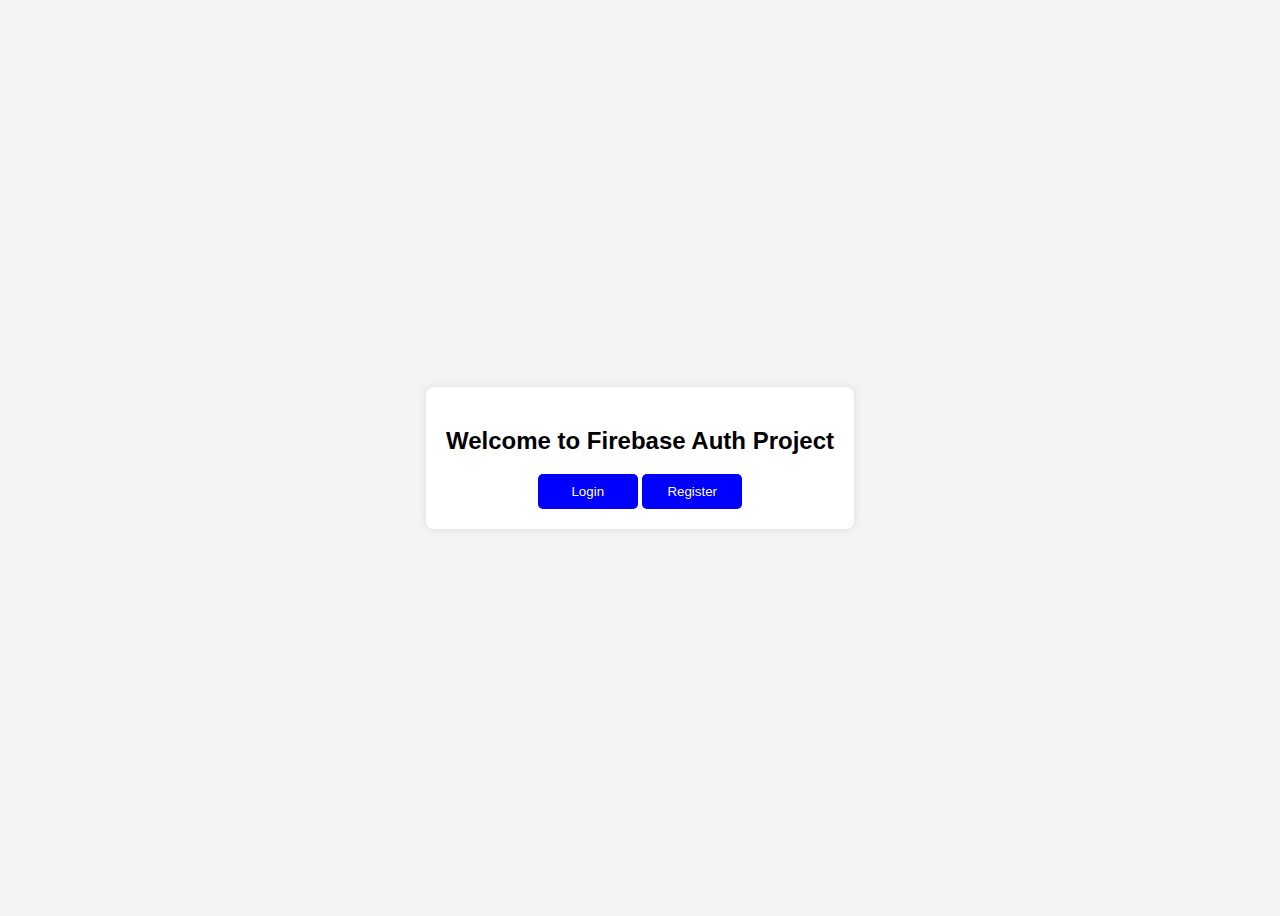
==== index.html @ 48fea68f "Initial Commit" ====
<!DOCTYPE html>
<html lang="en">
<head>
    <meta charset="UTF-8">
    <meta name="viewport" content="width=device-width, initial-scale=1.0">
    <title>Home</title>
    <link rel="stylesheet" href="style.css">
</head>
<body>
    <div class="container">
        <h2>Welcome to Firebase Auth Project</h2>
        <button onclick="location.href='login.html'">Login</button>
        <button onclick="location.href='register.html'">Register</button>
    </div>
</body>
</html>
---- style.css ----
body {
    font-family: Arial, sans-serif;
    display: flex;
    justify-content: center;
    align-items: center;
    height: 100vh;
    background-color: #f4f4f4;
}

.container {
    background: white;
    padding: 20px;
    border-radius: 8px;
    box-shadow: 0 0 10px rgba(0, 0, 0, 0.1);
    text-align: center;
}

input {
    display: block;
    margin: 10px auto;
    padding: 10px;
    width: 80%;
    border: 1px solid #ccc;
    border-radius: 5px;
}

button {
    padding: 10px;
    width: 100px;
    border: none;
    background: blue;
    color: white;
    border-radius: 5px;
    cursor: pointer;
}

a {
    color: blue;
}
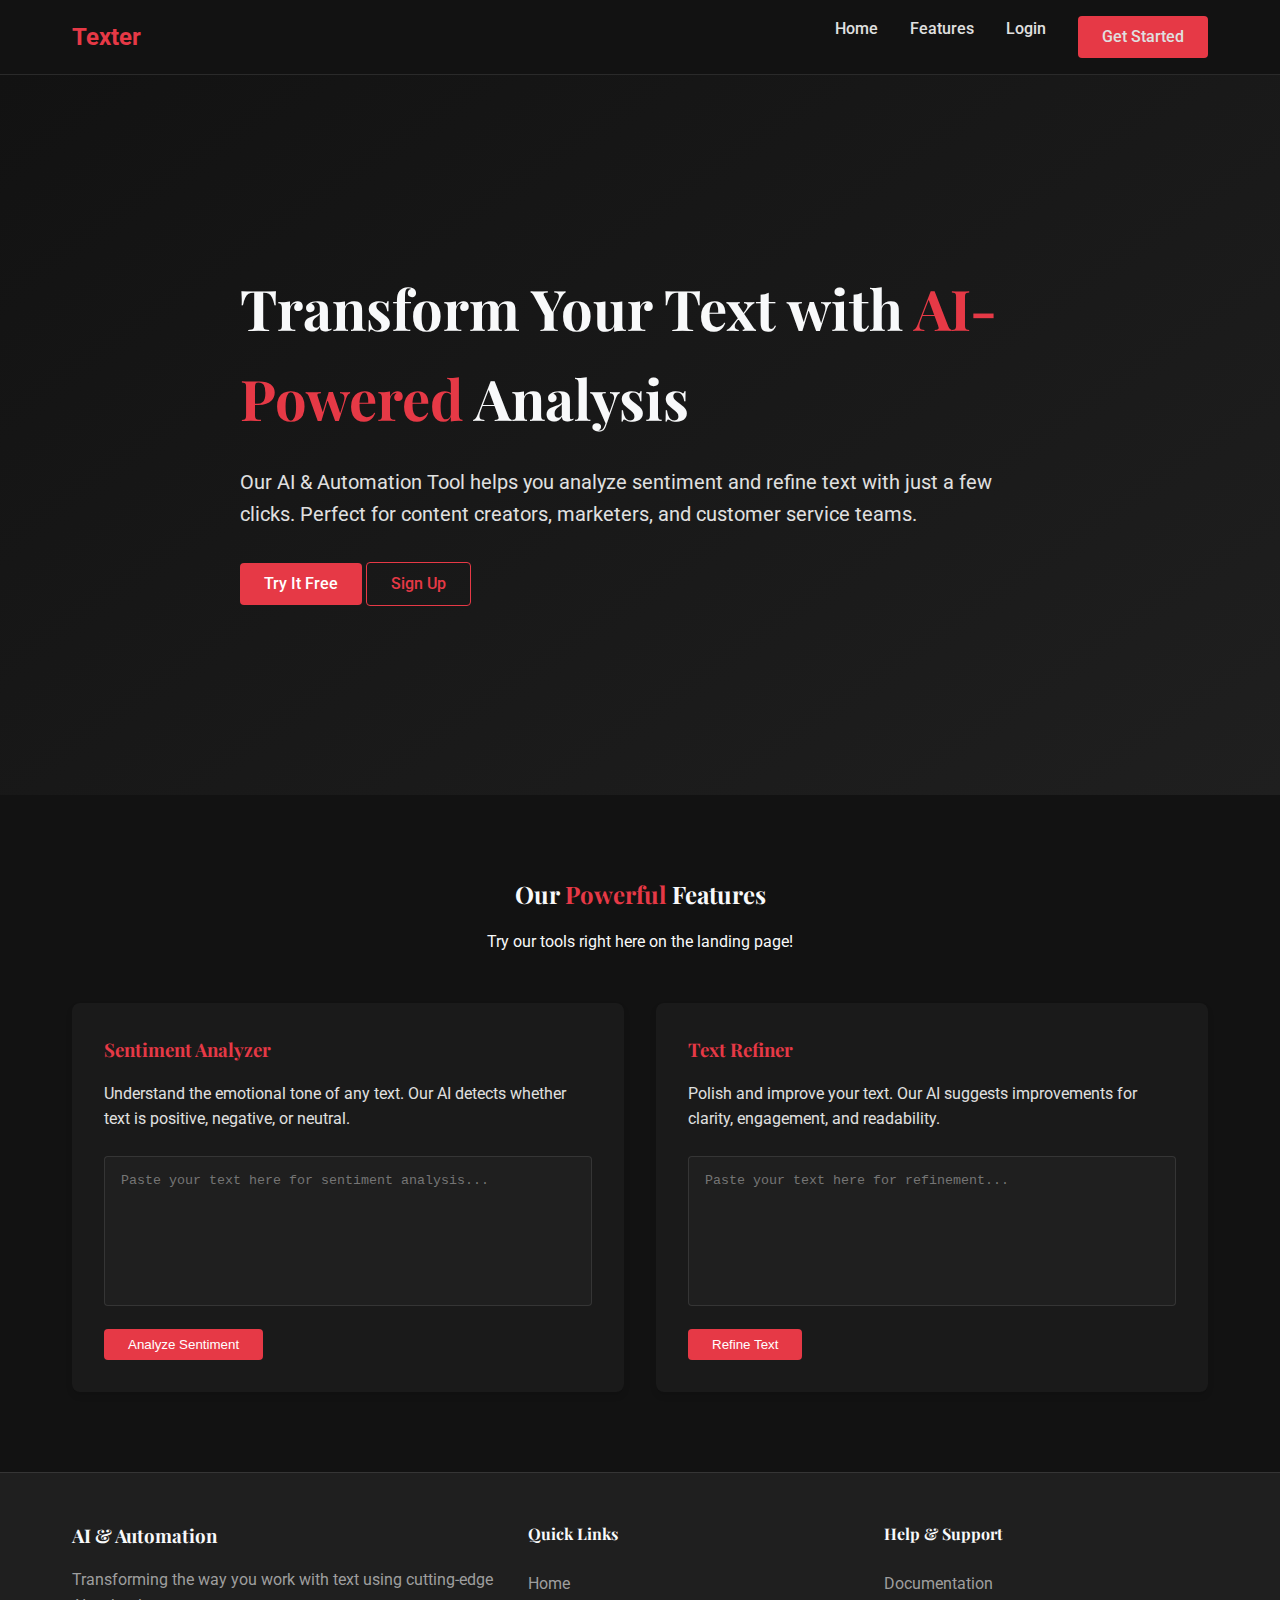
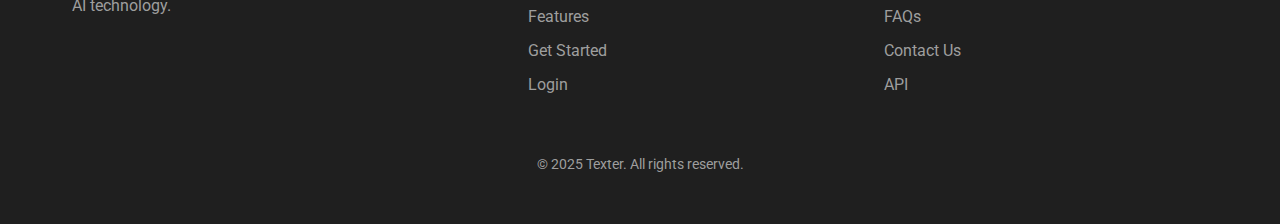
==== commit 4605a8bf: "Prepare frontend for GitHub Pages" ====
--- a/index.html
+++ b/index.html
@@ -3,14 +3,104 @@
 <head>
     <meta charset="UTF-8">
     <meta name="viewport" content="width=device-width, initial-scale=1.0">
-    <title>Home</title>
-    <link rel="stylesheet" href="style.css">
+    <title>AI & Automation Tool - Sentiment Analysis & Text Refining</title>
+    <link rel="stylesheet" href="assets/css/style.css">
+    <link rel="stylesheet" href="https://cdnjs.cloudflare.com/ajax/libs/font-awesome/6.0.0/css/all.min.css">
 </head>
 <body>
-    <div class="container">
-        <h2>Welcome to Firebase Auth Project</h2>
-        <button onclick="location.href='login.html'">Login</button>
-        <button onclick="location.href='register.html'">Register</button>
-    </div>
+    <!-- Header -->
+    <header class="header">
+        <div class="container">
+            <nav class="nav">
+                <a href="index.html" class="logo">Texter</a>
+                <div class="nav-links">
+                    <a href="index.html">Home</a>
+                    <a href="#features">Features</a>
+                    <a href="login.html">Login</a>
+                    <a href="get-started.html" class="btn">Get Started</a>
+                </div>
+            </nav>
+        </div>
+    </header>
+
+    <!-- Hero Section -->
+    <section class="hero">
+        <div class="container">
+            <div class="hero-content">
+                <h1>Transform Your Text with <span class="highlight">AI-Powered</span> Analysis</h1>
+                <p>Our AI & Automation Tool helps you analyze sentiment and refine text with just a few clicks. Perfect for content creators, marketers, and customer service teams.</p>
+                <a href="get-started.html" class="btn">Try It Free</a>
+                <a href="register.html" class="btn btn-outline">Sign Up</a>
+            </div>
+        </div>
+    </section>
+
+    <!-- Features Section -->
+    <section class="features" id="features">
+        <div class="container">
+            <div class="section-title">
+                <h2>Our <span class="highlight">Powerful</span> Features</h2>
+                <p>Try our tools right here on the landing page!</p>
+            </div>
+            <div class="features-row">
+                <!-- Sentiment Analysis Feature -->
+                <div class="feature-card">
+                    <h3>Sentiment Analyzer</h3>
+                    <p>Understand the emotional tone of any text. Our AI detects whether text is positive, negative, or neutral.</p>
+                    <form id="sentiment-form">
+                        <textarea id="sentiment-input" class="text-area" placeholder="Paste your text here for sentiment analysis..."></textarea>
+                        <button type="submit" class="btn">Analyze Sentiment</button>
+                    </form>
+                    <div id="sentiment-result" class="result-area" style="display: none;"></div>
+                </div>
+
+                <!-- Text Refiner Feature -->
+                <div class="feature-card">
+                    <h3>Text Refiner</h3>
+                    <p>Polish and improve your text. Our AI suggests improvements for clarity, engagement, and readability.</p>
+                    <form id="refiner-form">
+                        <textarea id="refiner-input" class="text-area" placeholder="Paste your text here for refinement..."></textarea>
+                        <button type="submit" class="btn">Refine Text</button>
+                    </form>
+                    <div id="refiner-result" class="result-area" style="display: none;"></div>
+                </div>
+            </div>
+        </div>
+    </section>
+
+    <!-- Footer -->
+    <footer class="footer">
+        <div class="container">
+            <div class="footer-content">
+                <div class="footer-info">
+                    <h3>AI & Automation</h3>
+                    <p>Transforming the way you work with text using cutting-edge AI technology.</p>
+                </div>
+                <div class="footer-links">
+                    <h4>Quick Links</h4>
+                    <ul>
+                        <li><a href="index.html">Home</a></li>
+                        <li><a href="#features">Features</a></li>
+                        <li><a href="get-started.html">Get Started</a></li>
+                        <li><a href="login.html">Login</a></li>
+                    </ul>
+                </div>
+                <div class="footer-links">
+                    <h4>Help & Support</h4>
+                    <ul>
+                        <li><a href="#">Documentation</a></li>
+                        <li><a href="#">FAQs</a></li>
+                        <li><a href="#">Contact Us</a></li>
+                        <li><a href="#">API</a></li>
+                    </ul>
+                </div>
+            </div>
+            <div class="footer-bottom">
+                <p>&copy; 2025 Texter. All rights reserved.</p>
+            </div>
+        </div>
+    </footer>
+
+    <script src="assets/js/main.js"></script>
 </body>
-</html>
+</html>--- a/assets/css/style.css
+++ b/assets/css/style.css
@@ -0,0 +1,412 @@
+/* style.css - Main styles for the AI & Automation Tool */
+
+/* Import fonts */
+@import url('https://fonts.googleapis.com/css2?family=Playfair+Display:wght@400;500;700&family=Roboto:wght@300;400;500;700&display=swap');
+
+/* CSS Reset */
+* {
+    margin: 0;
+    padding: 0;
+    box-sizing: border-box;
+}
+
+:root {
+    --primary-black: #121212;
+    --primary-red: #e63946;
+    --secondary-black: #1f1f1f;
+    --text-primary: #f8f9fa;
+    --text-secondary: #e0e0e0;
+    --text-dim: #9e9e9e;
+    --card-bg: #1a1a1a;
+    --hover-red: #d62839;
+    --gradient-bg: linear-gradient(145deg, var(--primary-black), var(--secondary-black));
+}
+
+body {
+    font-family: 'Roboto', sans-serif;
+    background-color: var(--primary-black);
+    color: var(--text-primary);
+    line-height: 1.6;
+}
+
+h1, h2, h3, h4, h5, h6 {
+    font-family: 'Playfair Display', serif;
+    font-weight: 700;
+    margin-bottom: 1rem;
+}
+
+.container {
+    max-width: 1200px;
+    margin: 0 auto;
+    padding: 0 2rem;
+}
+
+/* Header Styles */
+.header {
+    background-color: var(--primary-black);
+    padding: 1rem 0;
+    border-bottom: 1px solid rgba(255, 255, 255, 0.1);
+    position: sticky;
+    top: 0;
+    z-index: 1000;
+}
+
+.nav {
+    display: flex;
+    justify-content: space-between;
+    align-items: center;
+}
+
+.logo {
+    font-size: 1.5rem;
+    font-weight: 700;
+    color: var(--primary-red);
+    text-decoration: none;
+}
+
+.nav-links {
+    display: flex;
+    gap: 2rem;
+}
+
+.nav-links a {
+    color: var(--text-secondary);
+    text-decoration: none;
+    font-weight: 500;
+    transition: color 0.3s ease;
+}
+
+.nav-links a:hover {
+    color: var(--primary-red);
+}
+
+.btn {
+    display: inline-block;
+    padding: 0.5rem 1.5rem;
+    background-color: var(--primary-red);
+    color: white;
+    text-decoration: none;
+    border-radius: 4px;
+    font-weight: 500;
+    transition: background-color 0.3s ease;
+    border: none;
+    cursor: pointer;
+}
+
+.btn:hover {
+    background-color: var(--hover-red);
+}
+
+.btn-outline {
+    background-color: transparent;
+    border: 1px solid var(--primary-red);
+    color: var(--primary-red);
+}
+
+.btn-outline:hover {
+    background-color: var(--primary-red);
+    color: white;
+}
+
+/* Hero Section */
+.hero {
+    height: 80vh;
+    display: flex;
+    flex-direction: column;
+    justify-content: center;
+    background: var(--gradient-bg);
+    padding: 2rem 0;
+}
+
+.hero-content {
+    max-width: 800px;
+}
+
+.hero h1 {
+    font-size: 3.5rem;
+    margin-bottom: 1.5rem;
+}
+
+.hero p {
+    font-size: 1.25rem;
+    margin-bottom: 2rem;
+    color: var(--text-secondary);
+}
+
+.highlight {
+    color: var(--primary-red);
+}
+
+/* Features Section */
+.features {
+    padding: 5rem 0;
+}
+
+.section-title {
+    text-align: center;
+    margin-bottom: 3rem;
+}
+
+.features-row {
+    display: flex;
+    gap: 2rem;
+    flex-wrap: wrap;
+}
+
+.feature-card {
+    flex: 1 1 350px;
+    background-color: var(--card-bg);
+    border-radius: 8px;
+    padding: 2rem;
+    box-shadow: 0 4px 6px rgba(0, 0, 0, 0.1);
+    transition: transform 0.3s ease;
+}
+
+.feature-card:hover {
+    transform: translateY(-5px);
+}
+
+.feature-card h3 {
+    color: var(--primary-red);
+    margin-bottom: 1rem;
+}
+
+.feature-card p {
+    color: var(--text-secondary);
+    margin-bottom: 1.5rem;
+}
+
+.text-area {
+    width: 100%;
+    height: 150px;
+    background-color: var(--secondary-black);
+    border: 1px solid rgba(255, 255, 255, 0.1);
+    border-radius: 4px;
+    padding: 1rem;
+    color: var(--text-primary);
+    margin-bottom: 1rem;
+    resize: none;
+}
+
+.text-area:focus {
+    outline: 1px solid var(--primary-red);
+}
+
+.result-area {
+    background-color: rgba(230, 57, 70, 0.1);
+    border-radius: 4px;
+    padding: 1rem;
+    min-height: 100px;
+    margin-top: 1rem;
+}
+
+/* Footer */
+.footer {
+    background-color: var(--secondary-black);
+    padding: 3rem 0;
+    border-top: 1px solid rgba(255, 255, 255, 0.1);
+}
+
+.footer-content {
+    display: flex;
+    justify-content: space-between;
+    flex-wrap: wrap;
+    gap: 2rem;
+}
+
+.footer-info {
+    flex: 1 1 300px;
+}
+
+.footer-info p {
+    color: var(--text-dim);
+    margin-top: 1rem;
+}
+
+.footer-links {
+    flex: 1 1 200px;
+}
+
+.footer-links h4 {
+    margin-bottom: 1.5rem;
+}
+
+.footer-links ul {
+    list-style: none;
+}
+
+.footer-links li {
+    margin-bottom: 0.5rem;
+}
+
+.footer-links a {
+    color: var(--text-dim);
+    text-decoration: none;
+    transition: color 0.3s ease;
+}
+
+.footer-links a:hover {
+    color: var(--primary-red);
+}
+
+.footer-bottom {
+    margin-top: 3rem;
+    text-align: center;
+    color: var(--text-dim);
+    font-size: 0.9rem;
+}
+
+/* Form styles */
+.form-container {
+    max-width: 500px;
+    margin: 4rem auto;
+    background-color: var(--card-bg);
+    padding: 2rem;
+    border-radius: 8px;
+    box-shadow: 0 4px 12px rgba(0, 0, 0, 0.1);
+}
+
+.form-title {
+    text-align: center;
+    margin-bottom: 2rem;
+}
+
+.form-group {
+    margin-bottom: 1.5rem;
+}
+
+.form-label {
+    display: block;
+    margin-bottom: 0.5rem;
+    color: var(--text-secondary);
+}
+
+.form-input {
+    width: 100%;
+    padding: 0.75rem;
+    background-color: var(--secondary-black);
+    border: 1px solid rgba(255, 255, 255, 0.1);
+    border-radius: 4px;
+    color: var(--text-primary);
+}
+
+.form-input:focus {
+    outline: 1px solid var(--primary-red);
+}
+
+.form-footer {
+    margin-top: 2rem;
+    text-align: center;
+}
+
+.form-footer a {
+    color: var(--primary-red);
+    text-decoration: none;
+}
+
+.form-footer a:hover {
+    text-decoration: underline;
+}
+
+.get-started-container {
+    display: flex;
+    flex-direction: column;
+    align-items: center;
+    text-align: center;
+    padding: 5rem 0;
+}
+
+.get-started-container h1 {
+    margin-bottom: 2rem;
+}
+
+.get-started-container p {
+    max-width: 600px;
+    margin-bottom: 2rem;
+    color: var(--text-secondary);
+}
+
+.pricing-plans {
+    display: flex;
+    gap: 2rem;
+    flex-wrap: wrap;
+    justify-content: center;
+    margin-top: 3rem;
+}
+
+.pricing-card {
+    background-color: var(--card-bg);
+    border-radius: 8px;
+    padding: 2rem;
+    width: 300px;
+    text-align: center;
+    border: 1px solid rgba(255, 255, 255, 0.1);
+}
+
+.pricing-card.featured {
+    border: 1px solid var(--primary-red);
+    position: relative;
+}
+
+.pricing-card.featured::before {
+    content: "Popular";
+    position: absolute;
+    top: -12px;
+    left: 50%;
+    transform: translateX(-50%);
+    background-color: var(--primary-red);
+    padding: 0.25rem 1rem;
+    border-radius: 20px;
+    font-size: 0.8rem;
+    font-weight: 500;
+}
+
+.price {
+    font-size: 2.5rem;
+    font-weight: 700;
+    margin: 1rem 0;
+}
+
+.price span {
+    font-size: 1rem;
+    font-weight: 400;
+    color: var(--text-dim);
+}
+
+.features-list {
+    list-style: none;
+    margin: 2rem 0;
+    text-align: left;
+}
+
+.features-list li {
+    margin-bottom: 0.5rem;
+    position: relative;
+    padding-left: 1.5rem;
+}
+
+.features-list li::before {
+    content: "✓";
+    color: var(--primary-red);
+    position: absolute;
+    left: 0;
+}
+
+/* Responsive */
+@media (max-width: 768px) {
+    .hero h1 {
+        font-size: 2.5rem;
+    }
+    
+    .nav-links {
+        display: none;
+    }
+    
+    .mobile-menu-btn {
+        display: block;
+    }
+    
+    .footer-content {
+        flex-direction: column;
+    }
+}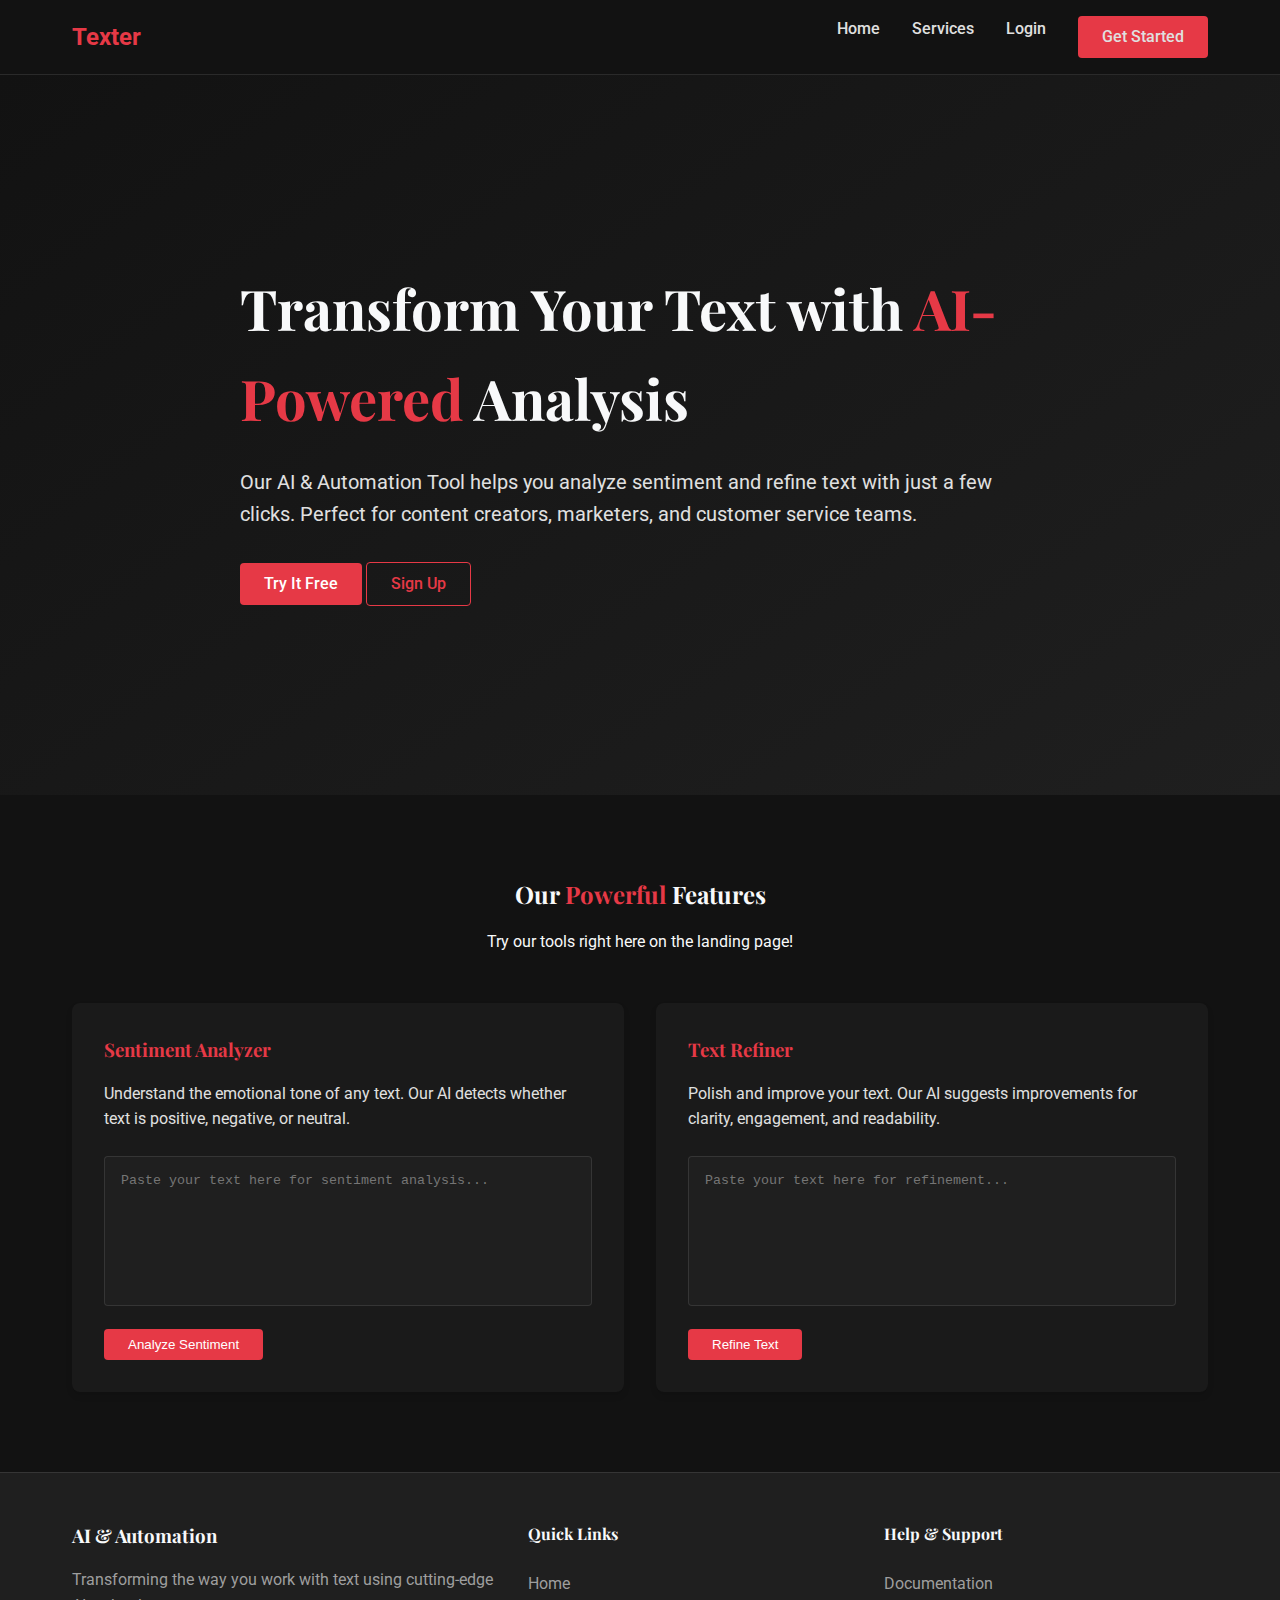
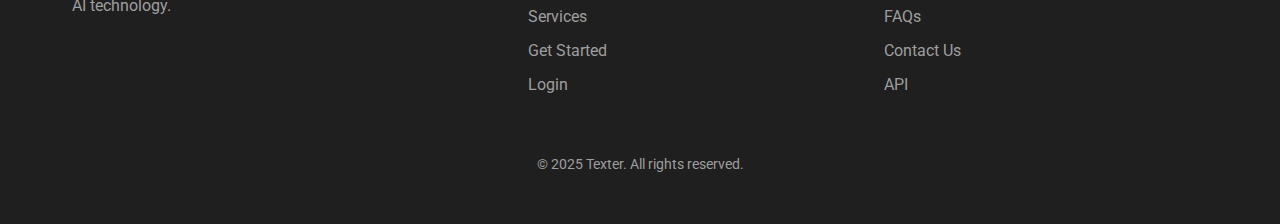
==== commit f6b6f786: "Prepare frontend2 for GitHub Pages" ====
--- a/index.html
+++ b/index.html
@@ -15,7 +15,7 @@
                 <a href="index.html" class="logo">Texter</a>
                 <div class="nav-links">
                     <a href="index.html">Home</a>
-                    <a href="#features">Features</a>
+                    <a href="get-started.html">Services</a>
                     <a href="login.html">Login</a>
                     <a href="get-started.html" class="btn">Get Started</a>
                 </div>
@@ -29,7 +29,7 @@
             <div class="hero-content">
                 <h1>Transform Your Text with <span class="highlight">AI-Powered</span> Analysis</h1>
                 <p>Our AI & Automation Tool helps you analyze sentiment and refine text with just a few clicks. Perfect for content creators, marketers, and customer service teams.</p>
-                <a href="get-started.html" class="btn">Try It Free</a>
+                <a href="#features" class="btn">Try It Free</a>
                 <a href="register.html" class="btn btn-outline">Sign Up</a>
             </div>
         </div>
@@ -80,8 +80,8 @@
                     <h4>Quick Links</h4>
                     <ul>
                         <li><a href="index.html">Home</a></li>
-                        <li><a href="#features">Features</a></li>
-                        <li><a href="get-started.html">Get Started</a></li>
+                        <li><a href="get-started.html">Services</a></li>
+                        <li><a href="register.html">Get Started</a></li>
                         <li><a href="login.html">Login</a></li>
                     </ul>
                 </div>
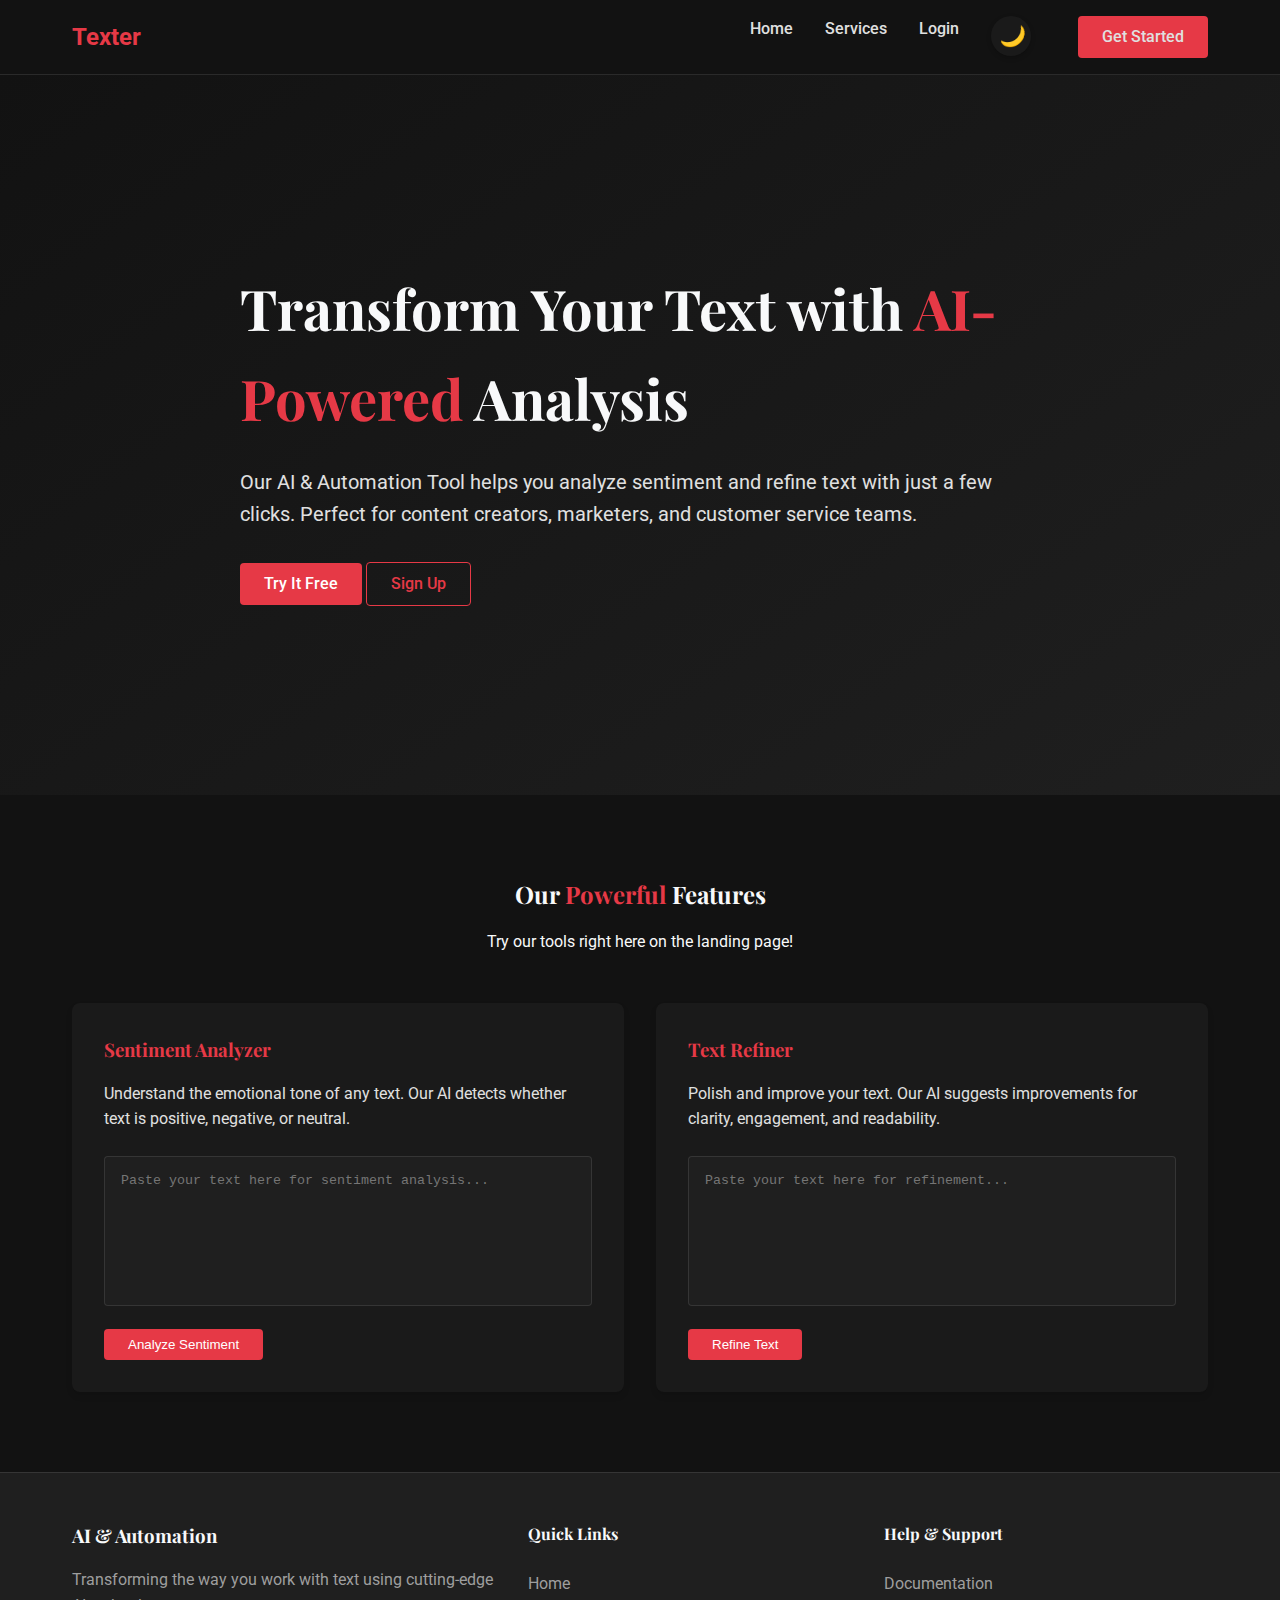
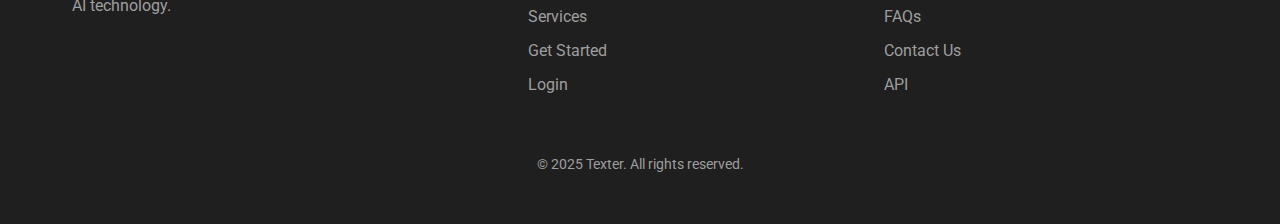
==== commit 7a88f3e7: "tried to added theme toggle functionality but its not happening for now, will see later!" ====
--- a/index.html
+++ b/index.html
@@ -17,6 +17,10 @@
                     <a href="index.html">Home</a>
                     <a href="get-started.html">Services</a>
                     <a href="login.html">Login</a>
+                    <button id="theme-toggle" class="theme-toggle" aria-label="Toggle dark/light mode">
+                        <i class="theme-icon moon" aria-hidden="true"></i>
+                        <i class="theme-icon sun" aria-hidden="true"></i>
+                    </button>
                     <a href="get-started.html" class="btn">Get Started</a>
                 </div>
             </nav>
--- a/assets/css/style.css
+++ b/assets/css/style.css
@@ -10,6 +10,7 @@
     box-sizing: border-box;
 }
 
+/* Dark Theme (Original) */
 :root {
     --primary-black: #121212;
     --primary-red: #e63946;
@@ -22,12 +23,102 @@
     --gradient-bg: linear-gradient(145deg, var(--primary-black), var(--secondary-black));
 }
 
+/* Light Theme */
+:root .light-theme {
+    --primary-black: #ffffff;
+    --primary-red: #e63946;
+    --secondary-black: #f5f5f5;
+    --text-primary: #121212;
+    --text-secondary: #333333;
+    --text-dim: #6e6e6e;
+    --card-bg: #f8f8f8;
+    --hover-red: #d62839;
+    --gradient-bg: linear-gradient(145deg, var(--primary-black), var(--secondary-black));
+}
+
+
+
 body {
     font-family: 'Roboto', sans-serif;
     background-color: var(--primary-black);
     color: var(--text-primary);
     line-height: 1.6;
 }
+
+
+
+/* Theme Toggle Button Styles */
+.theme-toggle {
+    background: var(--card-bg);
+    border: none;
+    border-radius: 50%;
+    width: 40px;
+    height: 40px;
+    cursor: pointer;
+    position: relative;
+    display: flex;
+    align-items: center;
+    justify-content: center;
+    margin-right: 15px;
+    transition: all 0.3s ease;
+    box-shadow: 0 2px 5px rgba(0, 0, 0, 0.2);
+}
+
+.theme-toggle:hover {
+    transform: scale(1.05);
+    box-shadow: 0 4px 8px rgba(0, 0, 0, 0.3);
+}
+
+.theme-icon {
+    position: absolute;
+    font-size: 20px;
+    transition: all 0.3s ease;
+    color: var(--text-primary);
+}
+
+/* Sun icon (using a simple circle and rays) */
+.theme-icon.sun {
+    opacity: 0;
+    transform: rotate(90deg) scale(0);
+}
+
+.theme-icon.sun::before {
+    content: "☀️";
+}
+
+/* Moon icon */
+.theme-icon.moon::before {
+    content: "🌙";
+}
+
+/* Icon states in light theme */
+.light-theme .theme-icon.sun {
+    opacity: 1;
+    transform: rotate(0) scale(1);
+}
+
+.light-theme .theme-icon.moon {
+    opacity: 0;
+    transform: rotate(-90deg) scale(0);
+}
+
+/* Responsive adjustments */
+@media (max-width: 768px) {
+    .theme-toggle {
+        width: 35px;
+        height: 35px;
+        margin-right: 10px;
+    }
+    
+    .theme-icon {
+        font-size: 18px;
+    }
+}
+
+
+
+
+
 
 h1, h2, h3, h4, h5, h6 {
     font-family: 'Playfair Display', serif;
